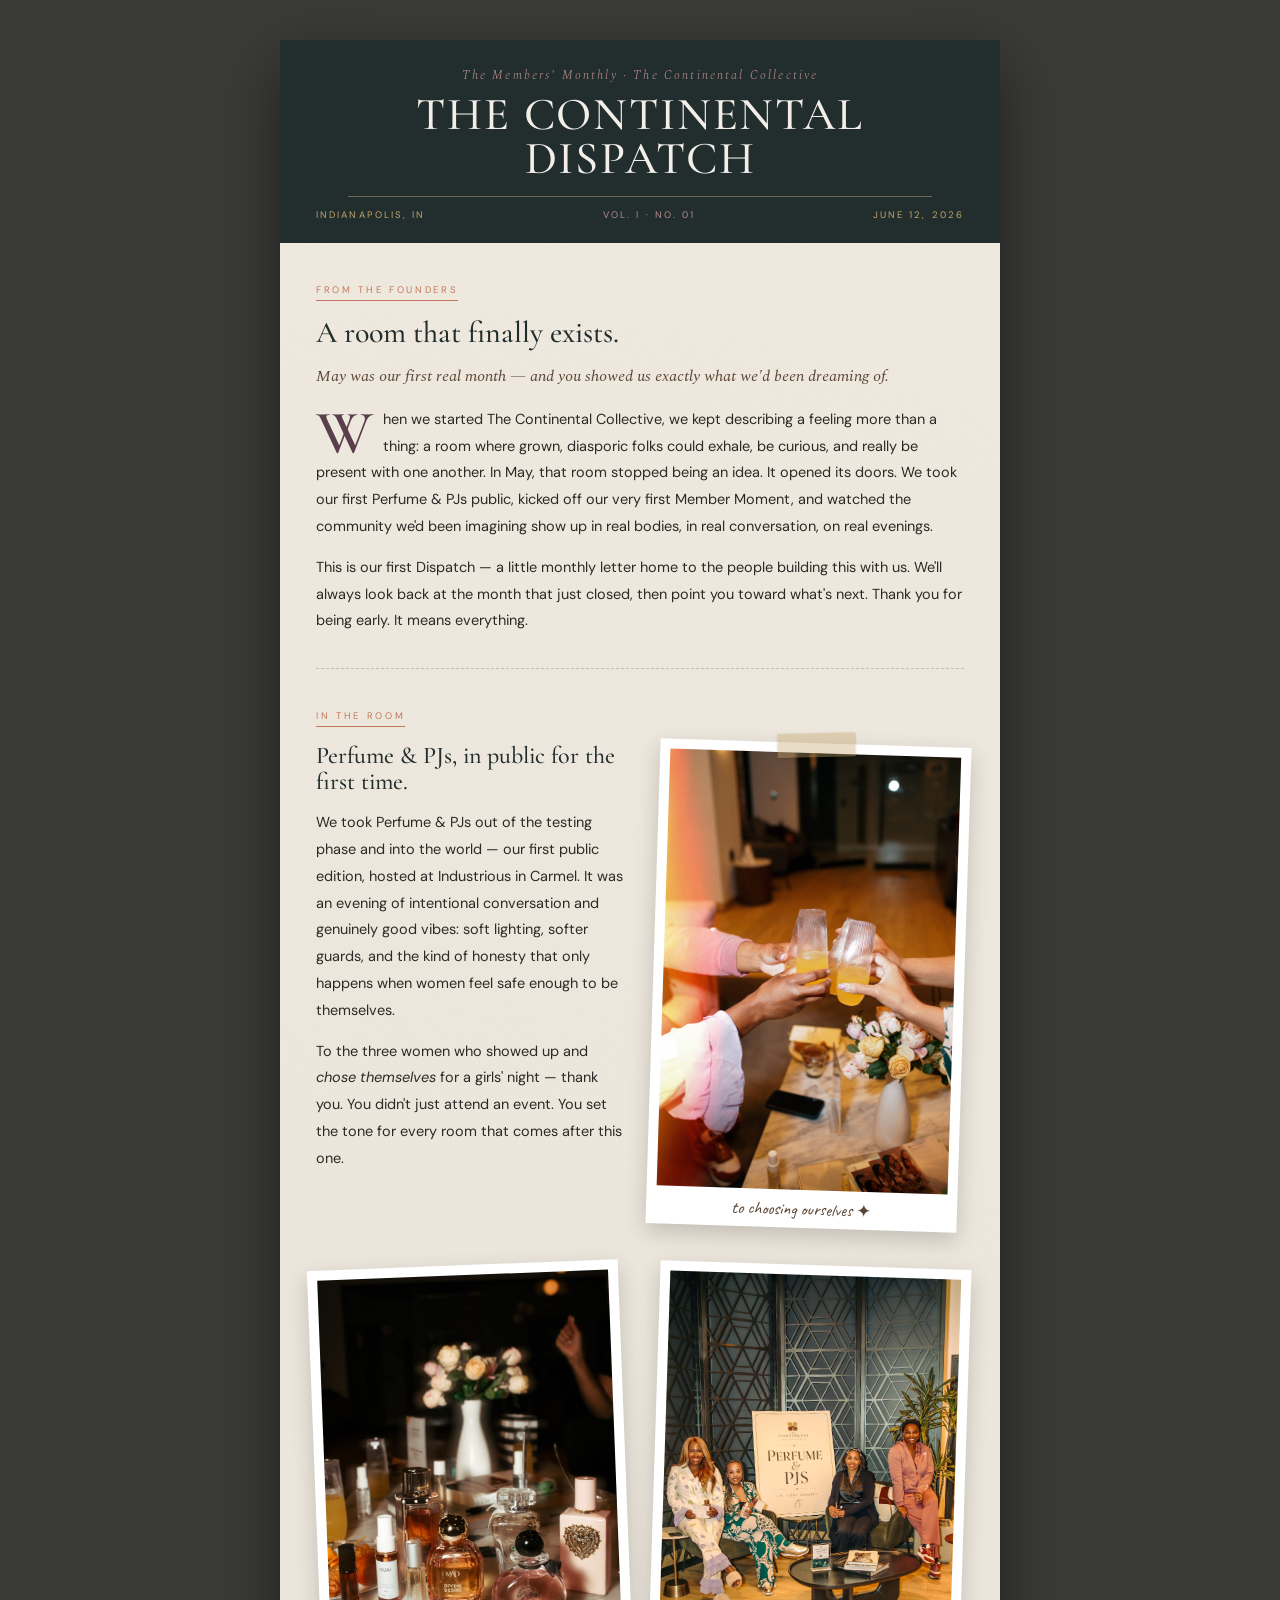
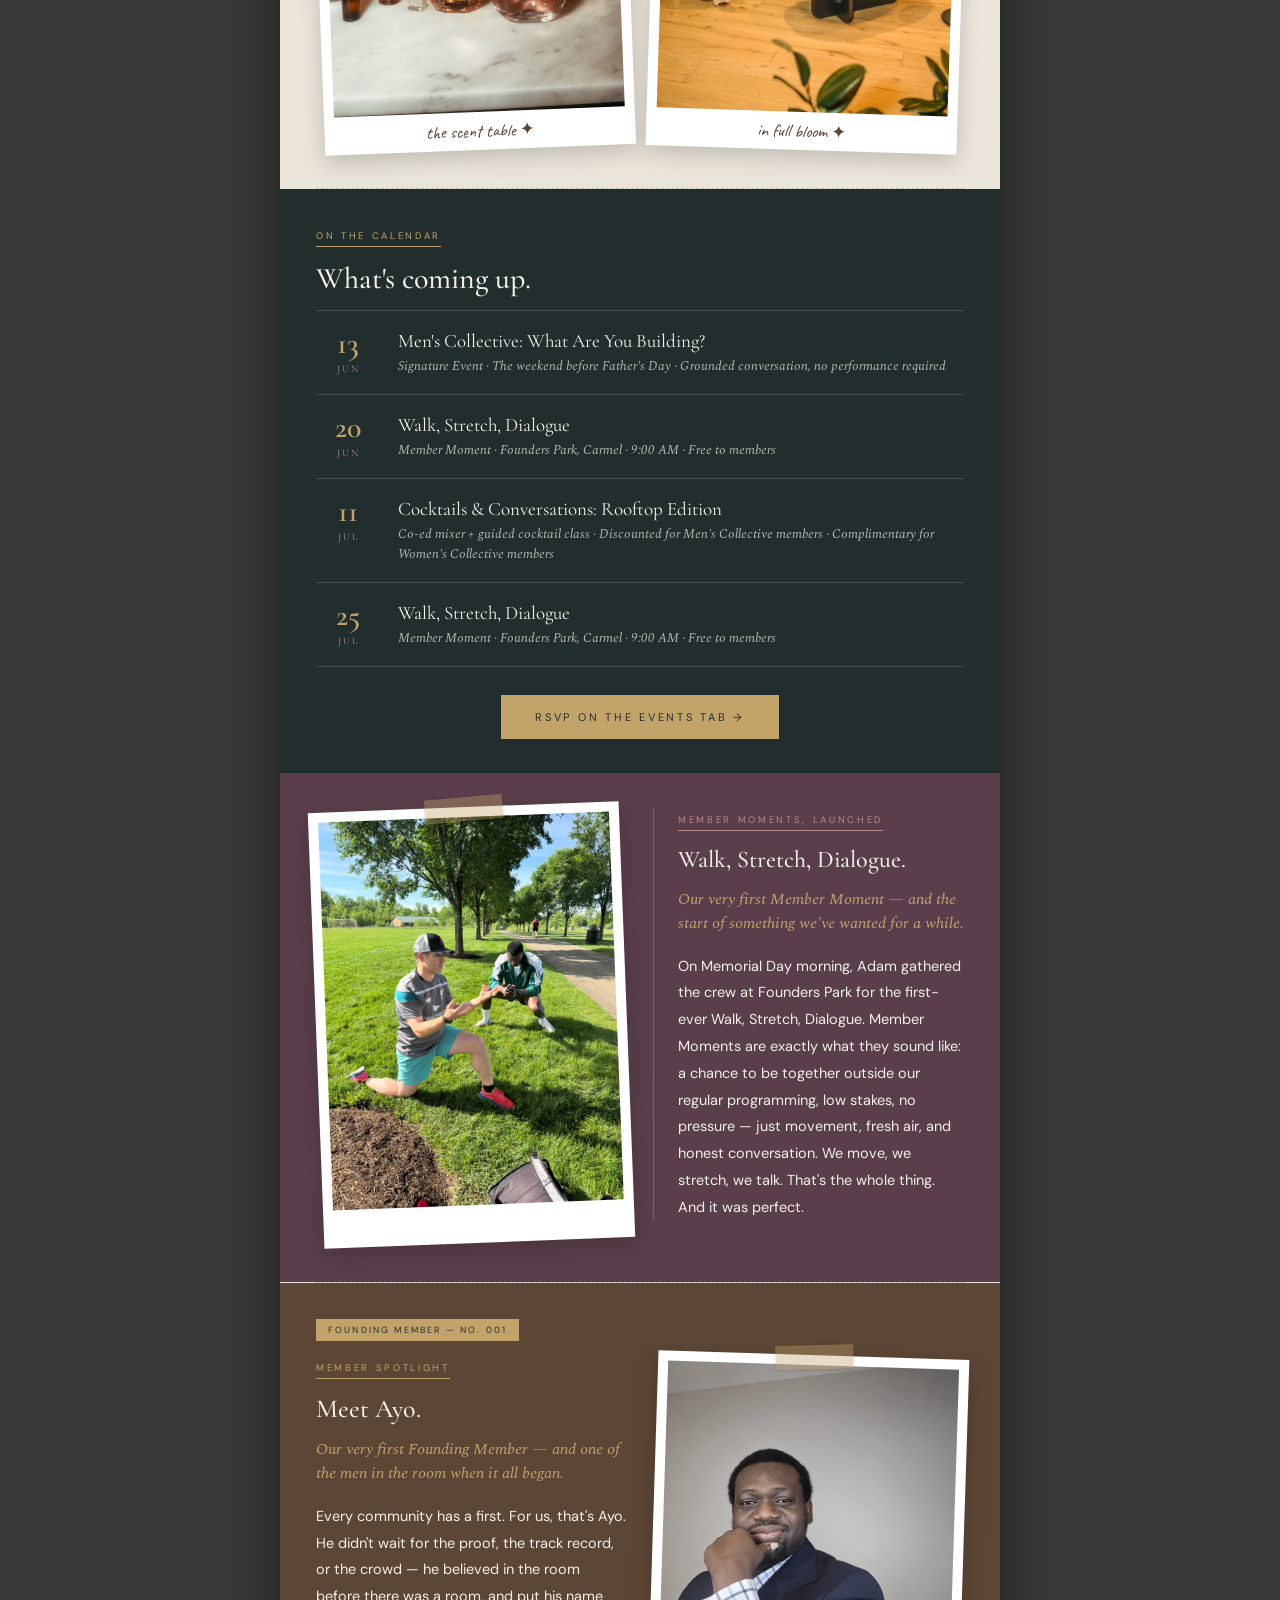
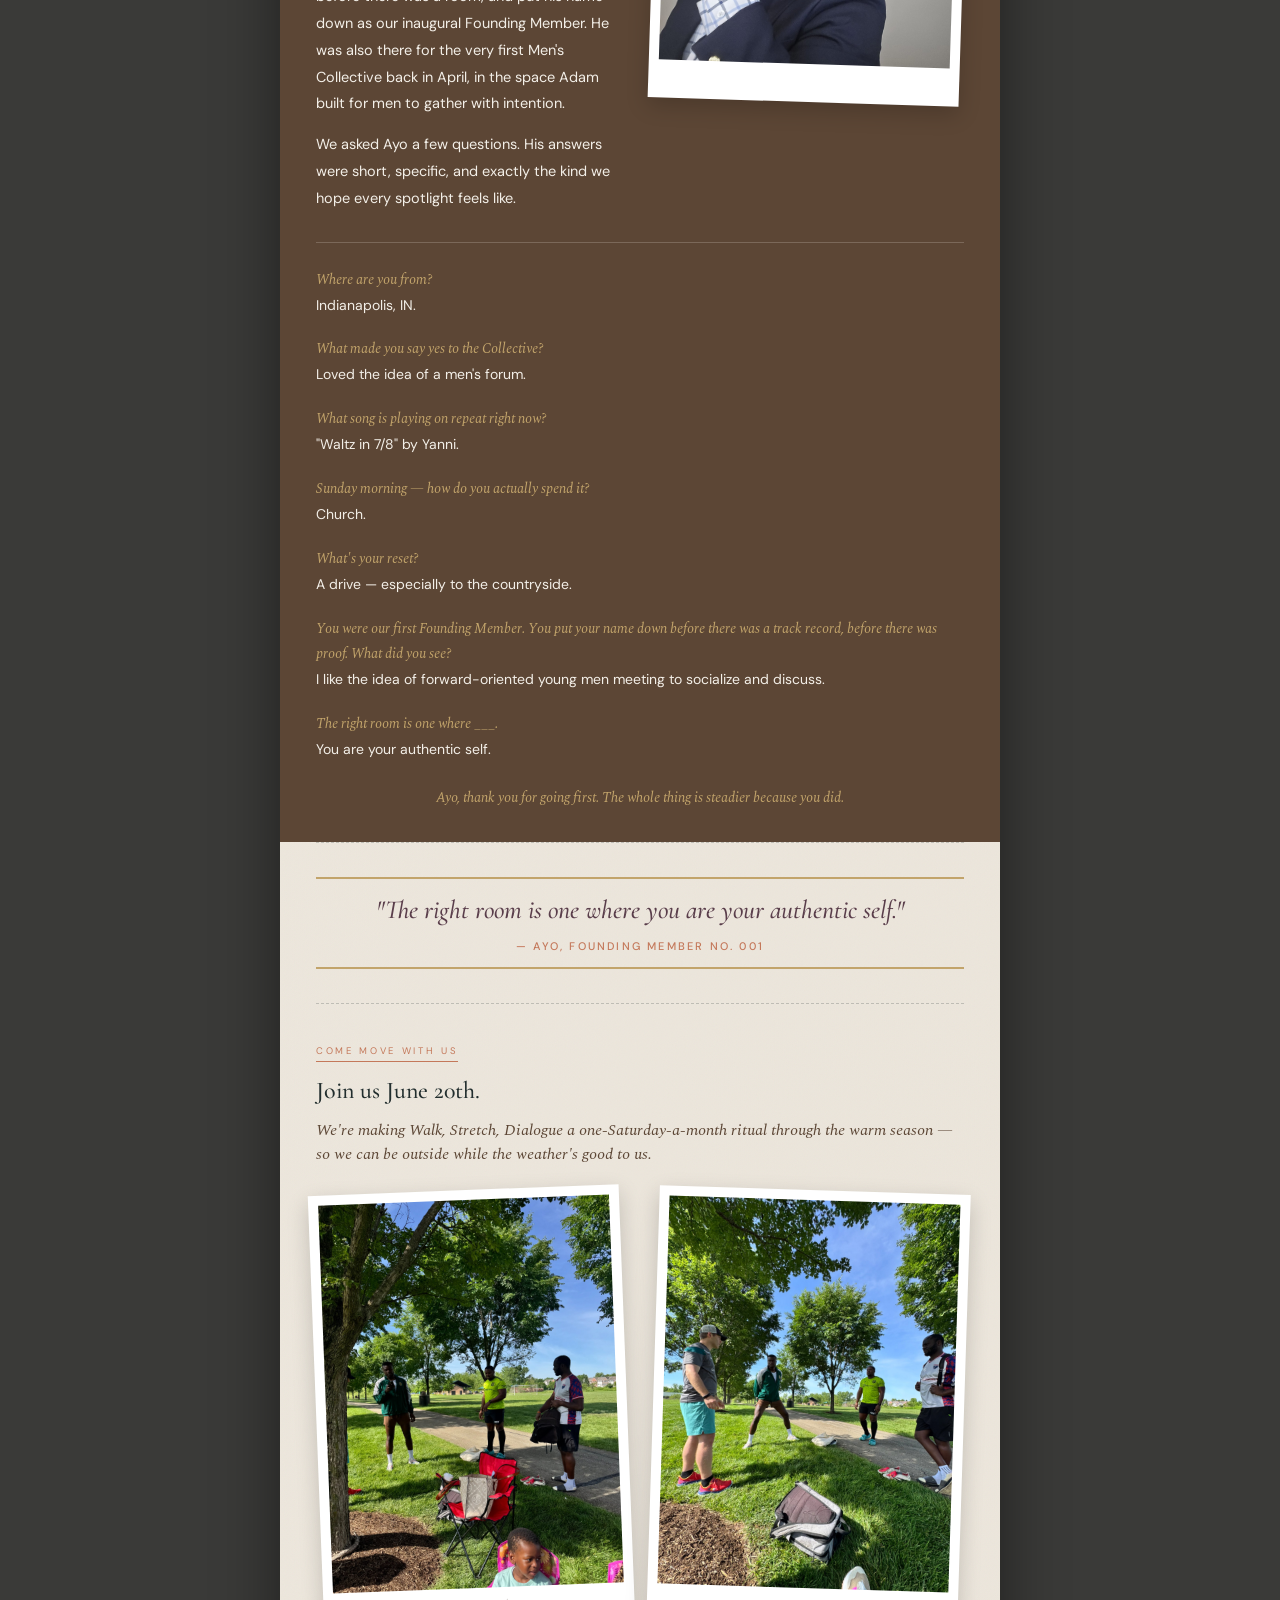
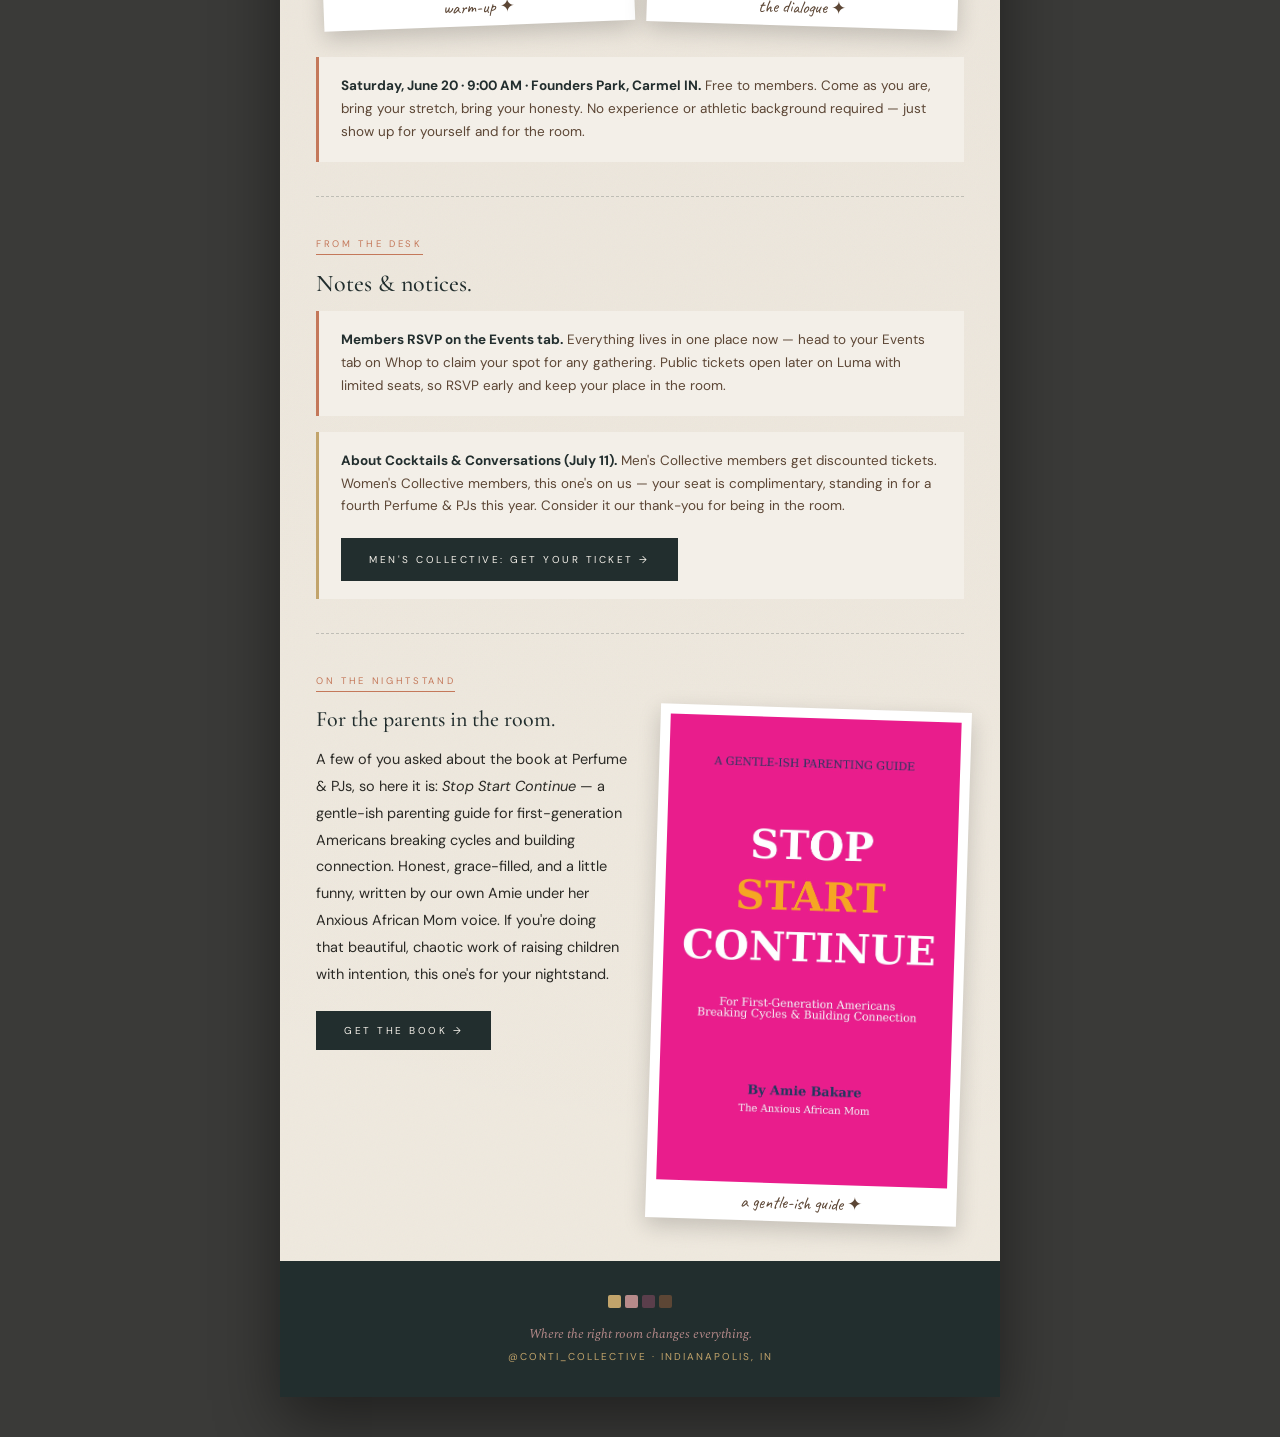
==== issues/vol-i-no-01-june-2026.html @ 00f5f42e "Vol. I, No. 01 — June 2026" ====
<!--
  =====================================================================
  THE CONTINENTAL DISPATCH — Vol. I, No. 01 — June 4, 2026
  =====================================================================
  This file contains ONLY this issue's content.
  Styling lives in: ../dispatch.css
  Photos live in:   ../images/vol-i-no-01-june-2026/

  TO PUBLISH NEXT MONTH:
  1. Duplicate this file, rename to vol-i-no-02-july-2026.html
  2. Create a matching folder: images/vol-i-no-02-july-2026/
  3. Replace content and image references
  =====================================================================
-->
<!DOCTYPE html>
<html lang="en">
<head>
<meta charset="UTF-8">
<meta name="viewport" content="width=device-width, initial-scale=1.0">
<title>The Continental Dispatch — Vol. I, No. 01 — June 2026</title>
<link href="https://fonts.googleapis.com/css2?family=Cormorant+Garamond:ital,wght@0,400;0,500;0,600;1,400;1,500&family=Spectral:ital,wght@0,300;0,400;1,300;1,400&family=DM+Sans:wght@400;500&family=Caveat:wght@500;600&display=swap" rel="stylesheet">
<link rel="stylesheet" href="../dispatch.css">
</head>
<body>
<div class="sheet">

  <!-- ============================================= -->
  <!-- MASTHEAD                                       -->
  <!-- ============================================= -->
  <div class="masthead">
    <p class="mast-kicker">The Members' Monthly · The Continental Collective</p>
    <h1 class="mast-title">The Continental Dispatch</h1>
    <div class="mast-rule"></div>
    <div class="mast-meta">
      <span>Indianapolis, IN</span>
      <span>Vol. I · No. 01</span>
      <span>June 12, 2026</span>
    </div>
  </div>

  <!-- ============================================= -->
  <!-- 1. LEAD — From the Founders                    -->
  <!-- ============================================= -->
  <div class="pad">
    <span class="section-label">From the Founders</span>
    <h2 class="headline">A room that finally exists.</h2>
    <p class="subhead">May was our first real month — and you showed us exactly what we'd been dreaming of.</p>
    <div class="body-copy dropcap">
      <p>When we started The Continental Collective, we kept describing a feeling more than a thing: a room where grown, diasporic folks could exhale, be curious, and really be present with one another. In May, that room stopped being an idea. It opened its doors. We took our first Perfume &amp; PJs public, kicked off our very first Member Moment, and watched the community we'd been imagining show up in real bodies, in real conversation, on real evenings.</p>
      <p>This is our first Dispatch — a little monthly letter home to the people building this with us. We'll always look back at the month that just closed, then point you toward what's next. Thank you for being early. It means everything.</p>
    </div>
  </div>

  <hr class="divider">

  <!-- ============================================= -->
  <!-- 2. IN THE ROOM — Perfume & PJs recap           -->
  <!-- ============================================= -->
  <div class="pad">
    <span class="section-label">In the Room</span>
    <div class="cols">
      <div>
        <h2 class="headline" style="font-size:24px;">Perfume &amp; PJs, in public for the first time.</h2>
        <div class="body-copy">
          <p>We took Perfume &amp; PJs out of the testing phase and into the world — our first public edition, hosted at Industrious in Carmel. It was an evening of intentional conversation and genuinely good vibes: soft lighting, softer guards, and the kind of honesty that only happens when women feel safe enough to be themselves.</p>
          <p>To the three women who showed up and <em>chose themselves</em> for a girls' night — thank you. You didn't just attend an event. You set the tone for every room that comes after this one.</p>
        </div>
      </div>
      <div>
        <div class="photo tilt-r tape">
          <img src="../images/vol-i-no-01-june-2026/ppj-cheers.jpg" alt="A toast at Perfume and PJs">
          <span class="caption">to choosing ourselves ✦</span>
        </div>
      </div>
    </div>

    <!-- Photo strip: fragrance table + group portrait -->
    <div class="cols" style="margin-top:32px;">
      <div>
        <div class="photo tilt-l">
          <img src="../images/vol-i-no-01-june-2026/ppj-fragrances.jpg" alt="The fragrance table">
          <span class="caption">the scent table ✦</span>
        </div>
      </div>
      <div>
        <div class="photo tilt-r">
          <img src="../images/vol-i-no-01-june-2026/ppj-group.jpg" alt="The women of Perfume and PJs">
          <span class="caption">in full bloom ✦</span>
        </div>
      </div>
    </div>
  </div>

  <hr class="divider">

  <!-- ============================================= -->
  <!-- 3. ON THE CALENDAR — Event docket              -->
  <!-- ============================================= -->
  <div class="pad docket">
    <span class="section-label">On the Calendar</span>
    <h2 class="headline">What's coming up.</h2>

    <div class="event-row">
      <div class="event-date"><span class="d">13</span><span class="m">Jun</span></div>
      <div>
        <p class="event-name">Men's Collective: What Are You Building?</p>
        <p class="event-meta">Signature Event · The weekend before Father's Day · Grounded conversation, no performance required</p>
      </div>
    </div>
    <div class="event-row">
      <div class="event-date"><span class="d">20</span><span class="m">Jun</span></div>
      <div>
        <p class="event-name">Walk, Stretch, Dialogue</p>
        <p class="event-meta">Member Moment · Founders Park, Carmel · 9:00 AM · Free to members</p>
      </div>
    </div>
    <div class="event-row">
      <div class="event-date"><span class="d">11</span><span class="m">Jul</span></div>
      <div>
        <p class="event-name">Cocktails &amp; Conversations: Rooftop Edition</p>
        <p class="event-meta">Co-ed mixer + guided cocktail class · Discounted for Men's Collective members · Complimentary for Women's Collective members</p>
      </div>
    </div>
    <div class="event-row">
      <div class="event-date"><span class="d">25</span><span class="m">Jul</span></div>
      <div>
        <p class="event-name">Walk, Stretch, Dialogue</p>
        <p class="event-meta">Member Moment · Founders Park, Carmel · 9:00 AM · Free to members</p>
      </div>
    </div>

    <p style="margin-top:22px;text-align:center;">
      <a href="https://whop.com/continental-collective/events-hVnswWnq0wekhG/app/" class="cta gold">RSVP on the Events Tab →</a>
    </p>
  </div>

  <!-- ============================================= -->
  <!-- 4. MEMBER MOMENTS LAUNCH — Walk Stretch Dialogue -->
  <!-- ============================================= -->
  <div class="pad spotlight">
    <div class="cols">
      <div>
        <div class="photo tilt-l tape">
          <img src="../images/vol-i-no-01-june-2026/wsd-dialogue.jpg" alt="Walk Stretch Dialogue">
          <span class="caption" style="color:#fff;">memorial day morning ✦</span>
        </div>
      </div>
      <div class="col-rule" style="border-color:rgba(243,239,232,.2);">
        <span class="section-label">Member Moments, Launched</span>
        <h2 class="headline" style="font-size:24px;">Walk, Stretch, Dialogue.</h2>
        <p class="subhead">Our very first Member Moment — and the start of something we've wanted for a while.</p>
        <div class="body-copy">
          <p>On Memorial Day morning, Adam gathered the crew at Founders Park for the first-ever Walk, Stretch, Dialogue. Member Moments are exactly what they sound like: a chance to be together outside our regular programming, low stakes, no pressure — just movement, fresh air, and honest conversation. We move, we stretch, we talk. That's the whole thing. And it was perfect.</p>
        </div>
      </div>
    </div>
  </div>

  <hr class="divider">

  <!-- ============================================= -->
  <!-- 5. MEMBER SPOTLIGHT — Ayo                      -->
  <!-- ============================================= -->
  <div class="pad member-spot">
    <span class="founding-badge">Founding Member — No. 001</span>
    <div class="cols">
      <div>
        <span class="section-label">Member Spotlight</span>
        <h2 class="headline" style="font-size:26px;">Meet Ayo.</h2>
        <p class="subhead">Our very first Founding Member — and one of the men in the room when it all began.</p>
        <div class="body-copy">
          <p>Every community has a first. For us, that's Ayo. He didn't wait for the proof, the track record, or the crowd — he believed in the room before there was a room, and put his name down as our inaugural Founding Member. He was also there for the very first Men's Collective back in April, in the space Adam built for men to gather with intention.</p>
          <p>We asked Ayo a few questions. His answers were short, specific, and exactly the kind we hope every spotlight feels like.</p>
        </div>
      </div>
      <div>
        <div class="photo tilt-r tape">
          <!-- PLACEHOLDER: swap ayo-portrait.jpg in /images/vol-i-no-01-june-2026/ when received -->
          <img src="../images/vol-i-no-01-june-2026/ayo-portrait.jpg" alt="Ayo, Founding Member">
          <span class="caption" style="color:#fff;">where it began ✦</span>
        </div>
      </div>
    </div>

    <!-- Q&A block -->
    <div style="margin-top:30px;border-top:1px solid rgba(243,239,232,.2);padding-top:24px;">
      <div class="body-copy" style="font-size:14px;">
        <p style="margin-bottom:18px;"><span style="font-family:'Spectral',serif;font-style:italic;color:var(--gold);">Where are you from?</span><br>Indianapolis, IN.</p>

        <p style="margin-bottom:18px;"><span style="font-family:'Spectral',serif;font-style:italic;color:var(--gold);">What made you say yes to the Collective?</span><br>Loved the idea of a men's forum.</p>

        <p style="margin-bottom:18px;"><span style="font-family:'Spectral',serif;font-style:italic;color:var(--gold);">What song is playing on repeat right now?</span><br>"Waltz in 7/8" by Yanni.</p>

        <p style="margin-bottom:18px;"><span style="font-family:'Spectral',serif;font-style:italic;color:var(--gold);">Sunday morning — how do you actually spend it?</span><br>Church.</p>

        <p style="margin-bottom:18px;"><span style="font-family:'Spectral',serif;font-style:italic;color:var(--gold);">What's your reset?</span><br>A drive — especially to the countryside.</p>

        <p style="margin-bottom:18px;"><span style="font-family:'Spectral',serif;font-style:italic;color:var(--gold);">You were our first Founding Member. You put your name down before there was a track record, before there was proof. What did you see?</span><br>I like the idea of forward-oriented young men meeting to socialize and discuss.</p>

        <p style="margin-bottom:0;"><span style="font-family:'Spectral',serif;font-style:italic;color:var(--gold);">The right room is one where ___.</span><br>You are your authentic self.</p>
      </div>
    </div>

    <p style="margin-top:24px;text-align:center;font-family:'Spectral',serif;font-style:italic;color:var(--gold);font-size:14px;">
      Ayo, thank you for going first. The whole thing is steadier because you did.
    </p>
  </div>

  <hr class="divider">

  <!-- ============================================= -->
  <!-- 6. PULL QUOTE                                  -->
  <!-- ============================================= -->
  <div class="pad">
    <p class="pullquote">
      "The right room is one where you are your authentic self."
      <span class="attr">— Ayo, Founding Member No. 001</span>
    </p>
  </div>

  <hr class="divider">

  <!-- ============================================= -->
  <!-- 7. COME MOVE WITH US — June 20 invite          -->
  <!-- ============================================= -->
  <div class="pad">
    <span class="section-label">Come Move With Us</span>
    <h2 class="headline" style="font-size:24px;">Join us June 20th.</h2>
    <p class="subhead" style="margin-bottom:24px;">We're making Walk, Stretch, Dialogue a one-Saturday-a-month ritual through the warm season — so we can be outside while the weather's good to us.</p>
    <div class="cols" style="align-items:stretch;">
      <div>
        <div class="photo tilt-l" style="width:100%;">
          <img src="../images/vol-i-no-01-june-2026/wsd-stretch.jpg" alt="Stretching at Founders Park">
          <span class="caption">warm-up ✦</span>
        </div>
      </div>
      <div>
        <div class="photo tilt-r" style="width:100%;">
          <img src="../images/vol-i-no-01-june-2026/wsd-group.jpg" alt="Group dialogue at the park">
          <span class="caption">the dialogue ✦</span>
        </div>
      </div>
    </div>
    <div class="notice" style="margin-top:26px;">
      <p><strong>Saturday, June 20 · 9:00 AM · Founders Park, Carmel IN.</strong> Free to members. Come as you are, bring your stretch, bring your honesty. No experience or athletic background required — just show up for yourself and for the room.</p>
    </div>
  </div>

  <hr class="divider">

  <!-- ============================================= -->
  <!-- 8. FROM THE DESK — notices                     -->
  <!-- ============================================= -->
  <div class="pad">
    <span class="section-label">From the Desk</span>
    <h2 class="headline" style="font-size:24px;">Notes &amp; notices.</h2>
    <div class="notice">
      <p><strong>Members RSVP on the Events tab.</strong> Everything lives in one place now — head to your Events tab on Whop to claim your spot for any gathering. Public tickets open later on Luma with limited seats, so RSVP early and keep your place in the room.</p>
    </div>
    <div class="notice gold" style="margin-top:16px;">
      <p><strong>About Cocktails &amp; Conversations (July 11).</strong> Men's Collective members get discounted tickets. Women's Collective members, this one's on us — your seat is complimentary, standing in for a fourth Perfume &amp; PJs this year. Consider it our thank-you for being in the room.</p>
      <p>
        <a href="https://whop.com/continental-collective/men-s-collective-member-rate-cocktails-and-conversations" class="cta small">Men's Collective: Get Your Ticket →</a>
      </p>
    </div>
  </div>

  <hr class="divider">

  <!-- ============================================= -->
  <!-- 9. ON THE NIGHTSTAND — Stop Start Continue     -->
  <!-- ============================================= -->
  <div class="pad">
    <span class="section-label">On the Nightstand</span>
    <div class="cols">
      <div>
        <h2 class="headline" style="font-size:22px;">For the parents in the room.</h2>
        <div class="body-copy">
          <p>A few of you asked about the book at Perfume &amp; PJs, so here it is: <em>Stop Start Continue</em> — a gentle-ish parenting guide for first-generation Americans breaking cycles and building connection. Honest, grace-filled, and a little funny, written by our own Amie under her Anxious African Mom voice. If you're doing that beautiful, chaotic work of raising children with intention, this one's for your nightstand.</p>
        </div>
        <p style="margin-top:18px;">
          <a href="https://sparksynergy-llc.square.site/product/stop-start-continue-a-gentle-ish-parenting-guide/QSPMPDEAUF5IET7JWY67IJVK?cs=true&amp;cst=custom" class="cta small">Get the Book →</a>
        </p>
      </div>
      <div>
        <div class="photo tilt-r">
          <img src="../images/vol-i-no-01-june-2026/ssc-book-cover.jpg" alt="Stop Start Continue by Amie Bakare">
          <span class="caption">a gentle-ish guide ✦</span>
        </div>
      </div>
    </div>
  </div>

  <!-- ============================================= -->
  <!-- FOOTER                                          -->
  <!-- ============================================= -->
  <div class="footer">
    <div class="logo">
      <span style="background:var(--gold);"></span>
      <span style="background:var(--rose);"></span>
      <span style="background:var(--plum);"></span>
      <span style="background:var(--cocoa);"></span>
    </div>
    <p class="tag">Where the right room changes everything.</p>
    <p class="handle">@conti_collective · Indianapolis, IN</p>
  </div>

</div>
</body>
</html>
---- dispatch.css ----
/* ============================================================
   THE CONTINENTAL DISPATCH — SHARED STYLES
   Brand: The Continental Collective
   This stylesheet is shared across all issues. Edit with care —
   any change here updates every Dispatch, past and future.
   ============================================================ */

:root{
  --cream:#F3EFE8;
  --charcoal:#222E2E;
  --cocoa:#5C4635;
  --gold:#C2A46B;
  --rose:#B68A8A;
  --plum:#5A3E4B;
  --terracotta:#C4785A;
  --paper:#EFE9DE;
  --ink:#2B2A26;
  --rule:rgba(34,46,46,.22);
}

*{margin:0;padding:0;box-sizing:border-box;}

body{
  background:#3a3a38;
  font-family:'DM Sans',sans-serif;
  color:var(--ink);
  padding:40px 16px;
  -webkit-font-smoothing:antialiased;
}

/* ===== PAPER SHEET ===== */
.sheet{
  max-width:720px;
  margin:0 auto;
  background:var(--paper);
  background-image:
    radial-gradient(circle at 20% 30%, rgba(92,70,53,.025) 0, transparent 40%),
    radial-gradient(circle at 80% 70%, rgba(90,62,75,.025) 0, transparent 40%);
  box-shadow:0 24px 60px rgba(0,0,0,.45);
  position:relative;
  overflow:hidden;
}
.sheet::before{
  content:"";position:absolute;inset:0;pointer-events:none;z-index:0;
  background-image:url("data:image/svg+xml,%3Csvg xmlns='http://www.w3.org/2000/svg' width='120' height='120'%3E%3Cfilter id='n'%3E%3CfeTurbulence type='fractalNoise' baseFrequency='.9' numOctaves='2' stitchTiles='stitch'/%3E%3C/filter%3E%3Crect width='100%25' height='100%25' filter='url(%23n)' opacity='.035'/%3E%3C/svg%3E");
}
.sheet > *{position:relative;z-index:1;}

/* ===== MASTHEAD ===== */
.masthead{
  background:var(--charcoal);
  padding:26px 36px 22px;
  text-align:center;
}
.mast-kicker{
  font-family:'Spectral',serif;font-style:italic;font-weight:300;
  font-size:12px;letter-spacing:.18em;color:var(--rose);margin-bottom:8px;
}
.mast-title{
  font-family:'Cormorant Garamond',serif;font-weight:500;
  font-size:46px;line-height:.95;letter-spacing:.04em;color:var(--cream);
  text-transform:uppercase;
}
.mast-rule{
  height:1px;background:var(--gold);opacity:.5;margin:16px auto 12px;max-width:90%;
}
.mast-meta{
  display:flex;justify-content:space-between;align-items:center;
  font-family:'DM Sans',sans-serif;font-size:9.5px;letter-spacing:.22em;
  text-transform:uppercase;color:var(--gold);
}
.mast-meta span:nth-child(2){color:var(--rose);}

/* ===== SECTION SCAFFOLDING ===== */
.pad{padding:34px 36px;}
.section-label{
  display:inline-block;
  font-family:'DM Sans',sans-serif;font-size:9.5px;letter-spacing:.28em;
  text-transform:uppercase;color:var(--terracotta);
  border-bottom:1.5px solid var(--terracotta);
  padding-bottom:4px;margin-bottom:16px;
}
.headline{
  font-family:'Cormorant Garamond',serif;font-weight:500;
  font-size:30px;line-height:1.08;color:var(--charcoal);margin-bottom:14px;
}
.subhead{
  font-family:'Spectral',serif;font-style:italic;font-weight:400;
  font-size:16px;color:var(--cocoa);margin-bottom:18px;line-height:1.5;
}
.body-copy{
  font-family:'DM Sans',sans-serif;font-size:14.5px;line-height:1.85;color:var(--ink);
}
.body-copy p{margin-bottom:14px;}
.body-copy p:last-child{margin-bottom:0;}

.dropcap::first-letter{
  font-family:'Cormorant Garamond',serif;font-weight:600;
  font-size:62px;line-height:.7;float:left;margin:6px 10px 0 0;color:var(--plum);
}

.divider{
  border:none;border-top:1.5px dashed var(--rule);margin:0 36px;
}

/* ===== SCRAPBOOK PHOTO FRAMES ===== */
.photo{
  background:#fff;padding:10px 10px 38px;
  box-shadow:0 8px 22px rgba(0,0,0,.18);
  position:relative;display:inline-block;max-width:100%;
}
.photo img{display:block;width:100%;height:auto;}
.photo .caption{
  font-family:'Caveat',cursive;font-size:18px;color:var(--cocoa);
  position:absolute;bottom:8px;left:0;right:0;text-align:center;
}
.tilt-l{transform:rotate(-2.2deg);}
.tilt-r{transform:rotate(1.8deg);}
.tape::after{
  content:"";position:absolute;top:-10px;left:50%;transform:translateX(-50%) rotate(-3deg);
  width:78px;height:24px;background:rgba(194,164,107,.38);
  box-shadow:0 1px 3px rgba(0,0,0,.12);
}

/* ===== TWO-COLUMN NEWSPAPER ROW ===== */
.cols{display:grid;grid-template-columns:1fr 1fr;gap:26px;align-items:start;}
.col-rule{border-left:1px solid var(--rule);padding-left:24px;}

/* ===== EVENT DOCKET ===== */
.docket{background:var(--charcoal);}
.docket .section-label{color:var(--gold);border-color:var(--gold);}
.docket .headline{color:var(--cream);}
.event-row{
  border-top:1px solid rgba(243,239,232,.16);padding:18px 0;
  display:grid;grid-template-columns:64px 1fr;gap:18px;align-items:start;
}
.event-row:last-of-type{border-bottom:1px solid rgba(243,239,232,.16);}
.event-date{
  font-family:'Cormorant Garamond',serif;color:var(--gold);text-align:center;line-height:1;
}
.event-date .d{font-size:30px;font-weight:600;display:block;}
.event-date .m{font-size:10px;letter-spacing:.2em;text-transform:uppercase;margin-top:4px;color:var(--rose);}
.event-name{font-family:'Cormorant Garamond',serif;font-size:19px;color:var(--cream);margin-bottom:4px;}
.event-meta{font-family:'Spectral',serif;font-style:italic;font-size:13px;color:rgba(243,239,232,.7);}

/* ===== MEMBER SPOTLIGHT (event-style band) ===== */
.spotlight{background:var(--plum);}
.spotlight .section-label{color:var(--rose);border-color:var(--rose);}
.spotlight .headline,.spotlight .body-copy{color:var(--cream);}
.spotlight .subhead{color:var(--gold);}

/* ===== MEMBER SPOTLIGHT (person) ===== */
.member-spot{background:var(--cocoa);}
.member-spot .section-label{color:var(--gold);border-color:var(--gold);}
.member-spot .headline,.member-spot .body-copy{color:var(--cream);}
.member-spot .subhead{color:var(--gold);}
.member-spot .founding-badge{
  display:inline-block;font-family:'DM Sans',sans-serif;font-size:9px;letter-spacing:.24em;
  text-transform:uppercase;color:var(--charcoal);background:var(--gold);
  padding:5px 12px;margin-bottom:14px;
}

/* ===== PULL QUOTE ===== */
.pullquote{
  font-family:'Cormorant Garamond',serif;font-style:italic;font-weight:500;
  font-size:26px;line-height:1.3;color:var(--plum);text-align:center;
  padding:14px 20px;border-top:2px solid var(--gold);border-bottom:2px solid var(--gold);
}
.pullquote .attr{
  display:block;font-family:'DM Sans',sans-serif;font-style:normal;
  font-size:11px;letter-spacing:.2em;text-transform:uppercase;color:var(--terracotta);margin-top:12px;
}

/* ===== CTA BUTTON ===== */
.cta{
  display:inline-block;background:var(--charcoal);color:var(--cream);
  font-family:'DM Sans',sans-serif;font-size:11px;letter-spacing:.25em;text-transform:uppercase;
  text-decoration:none;padding:15px 34px;margin-top:6px;
}
.cta.gold{background:var(--gold);color:var(--charcoal);}
.cta.small{font-size:10px;padding:13px 28px;}

/* ===== NOTICES ===== */
.notice{
  background:var(--cream);border-left:3px solid var(--terracotta);
  padding:18px 22px;font-family:'DM Sans',sans-serif;font-size:13.5px;line-height:1.7;color:var(--cocoa);
}
.notice.gold{border-left-color:var(--gold);}
.notice strong{color:var(--charcoal);}
.notice p + p{margin-top:14px;}

/* ===== FOOTER ===== */
.footer{background:var(--charcoal);padding:34px 36px;text-align:center;}
.footer .logo{display:flex;gap:4px;justify-content:center;margin-bottom:16px;}
.footer .logo span{width:13px;height:13px;border-radius:2px;}
.footer .tag{font-family:'Spectral',serif;font-style:italic;font-size:13px;color:var(--rose);margin-bottom:6px;}
.footer .handle{font-family:'DM Sans',sans-serif;font-size:10px;letter-spacing:.2em;text-transform:uppercase;color:var(--gold);}

/* ===== RESPONSIVE ===== */
@media(max-width:560px){
  .cols{grid-template-columns:1fr;gap:30px;}
  .col-rule{border-left:none;border-top:1px solid var(--rule);padding-left:0;padding-top:22px;}
  .mast-title{font-size:34px;}
  .pad{padding:28px 24px;}
  .divider{margin:0 24px;}
}
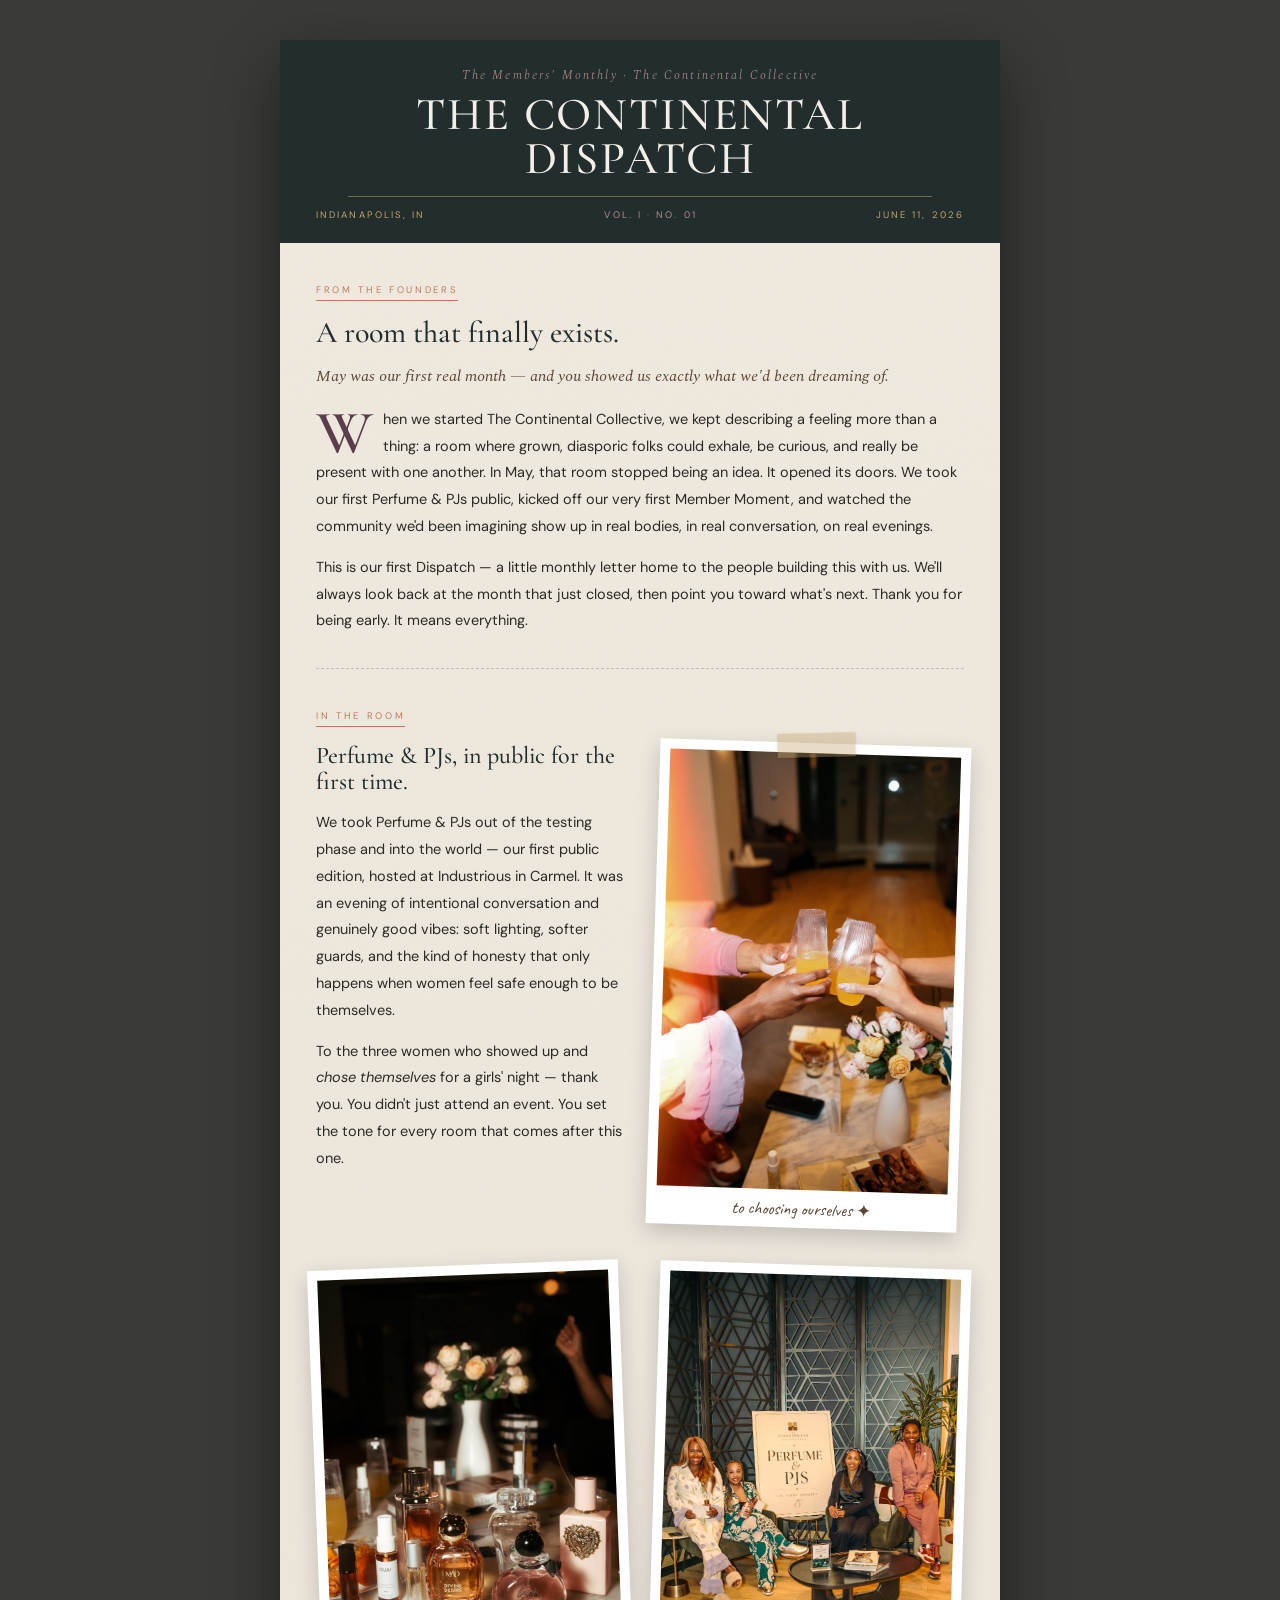
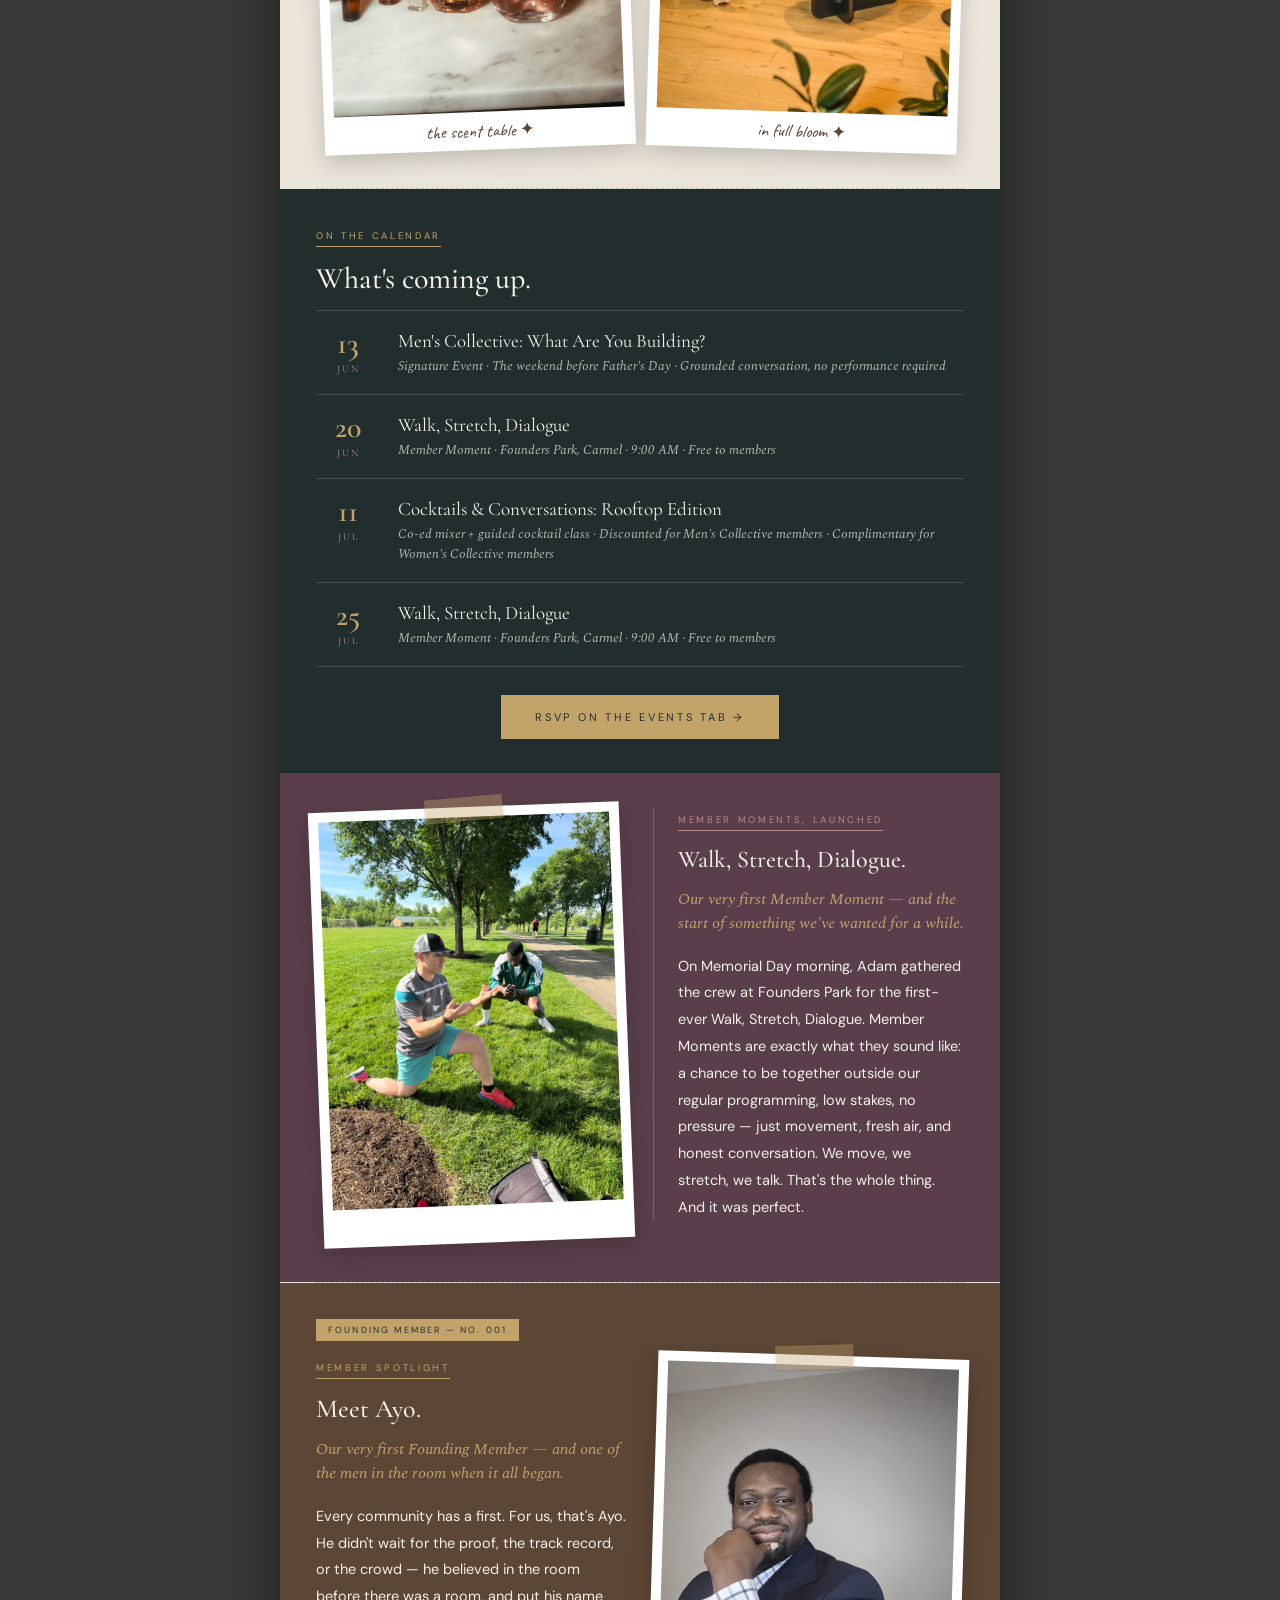
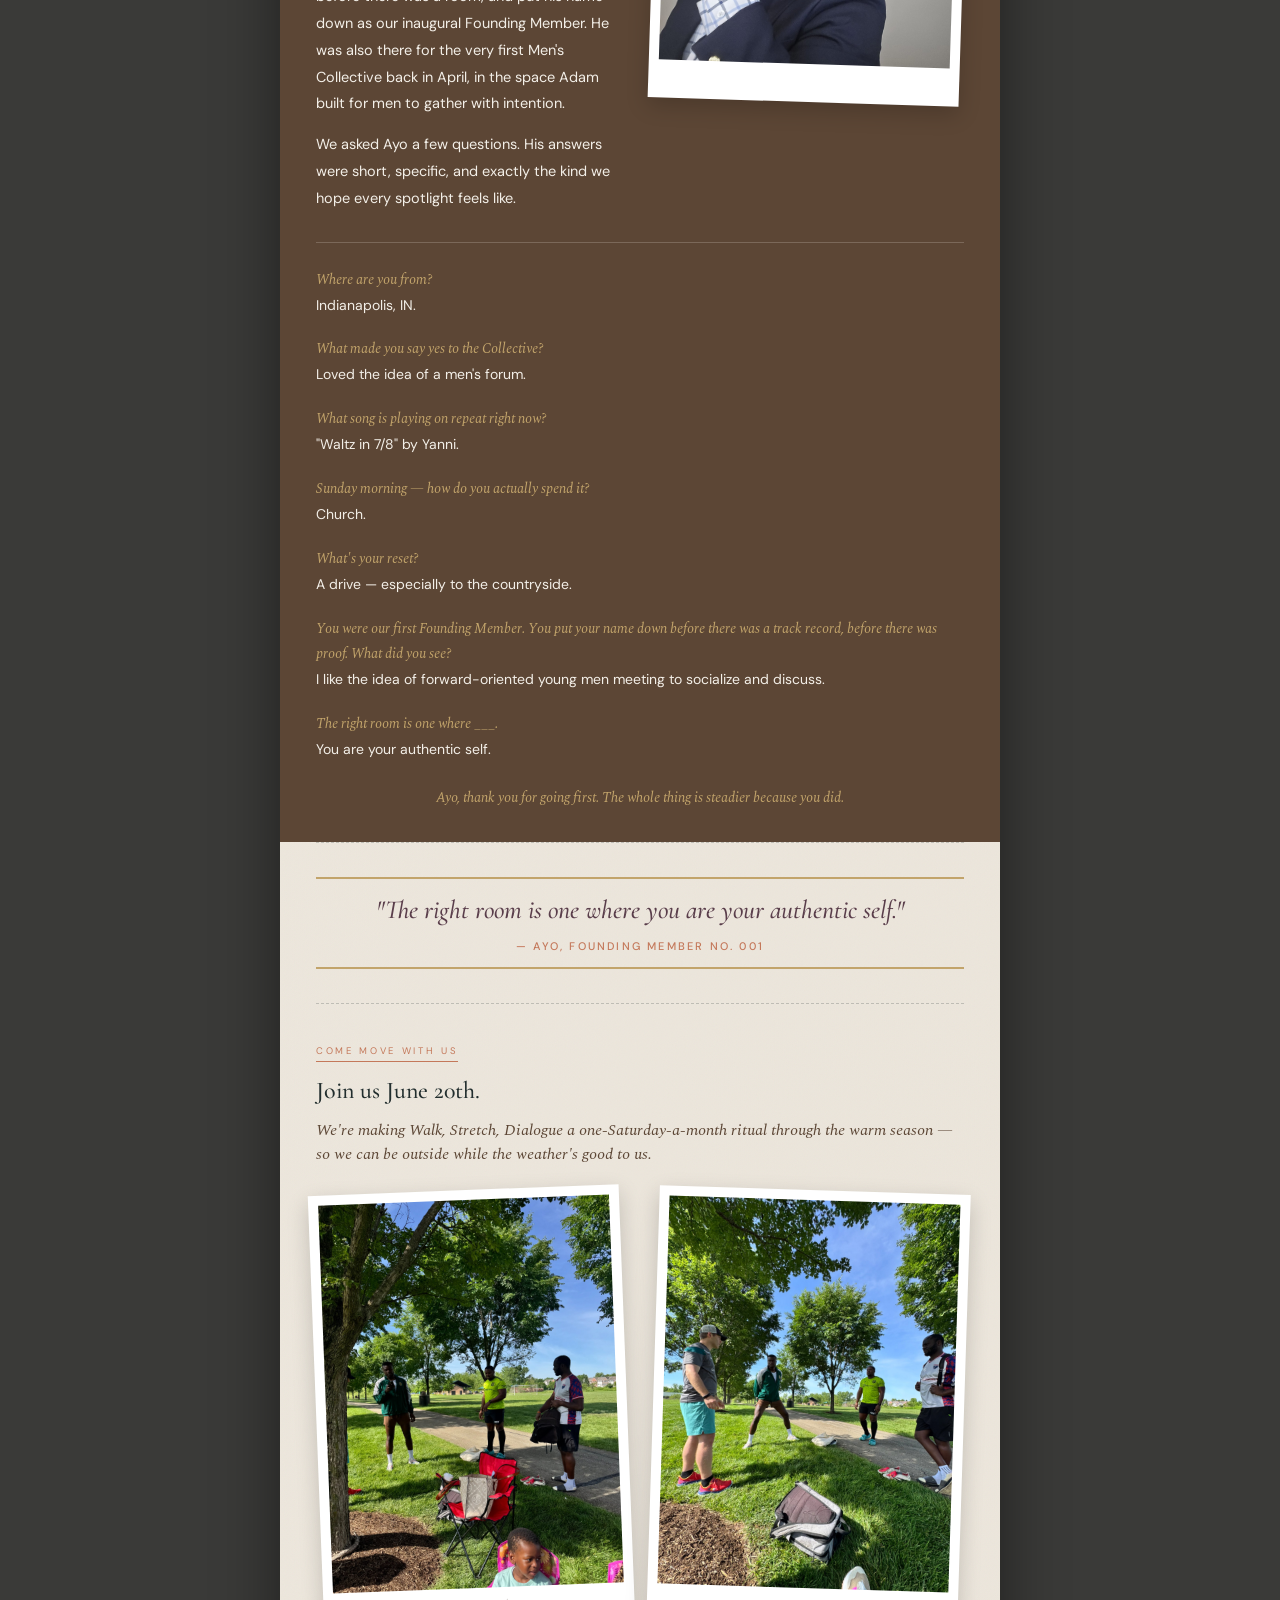
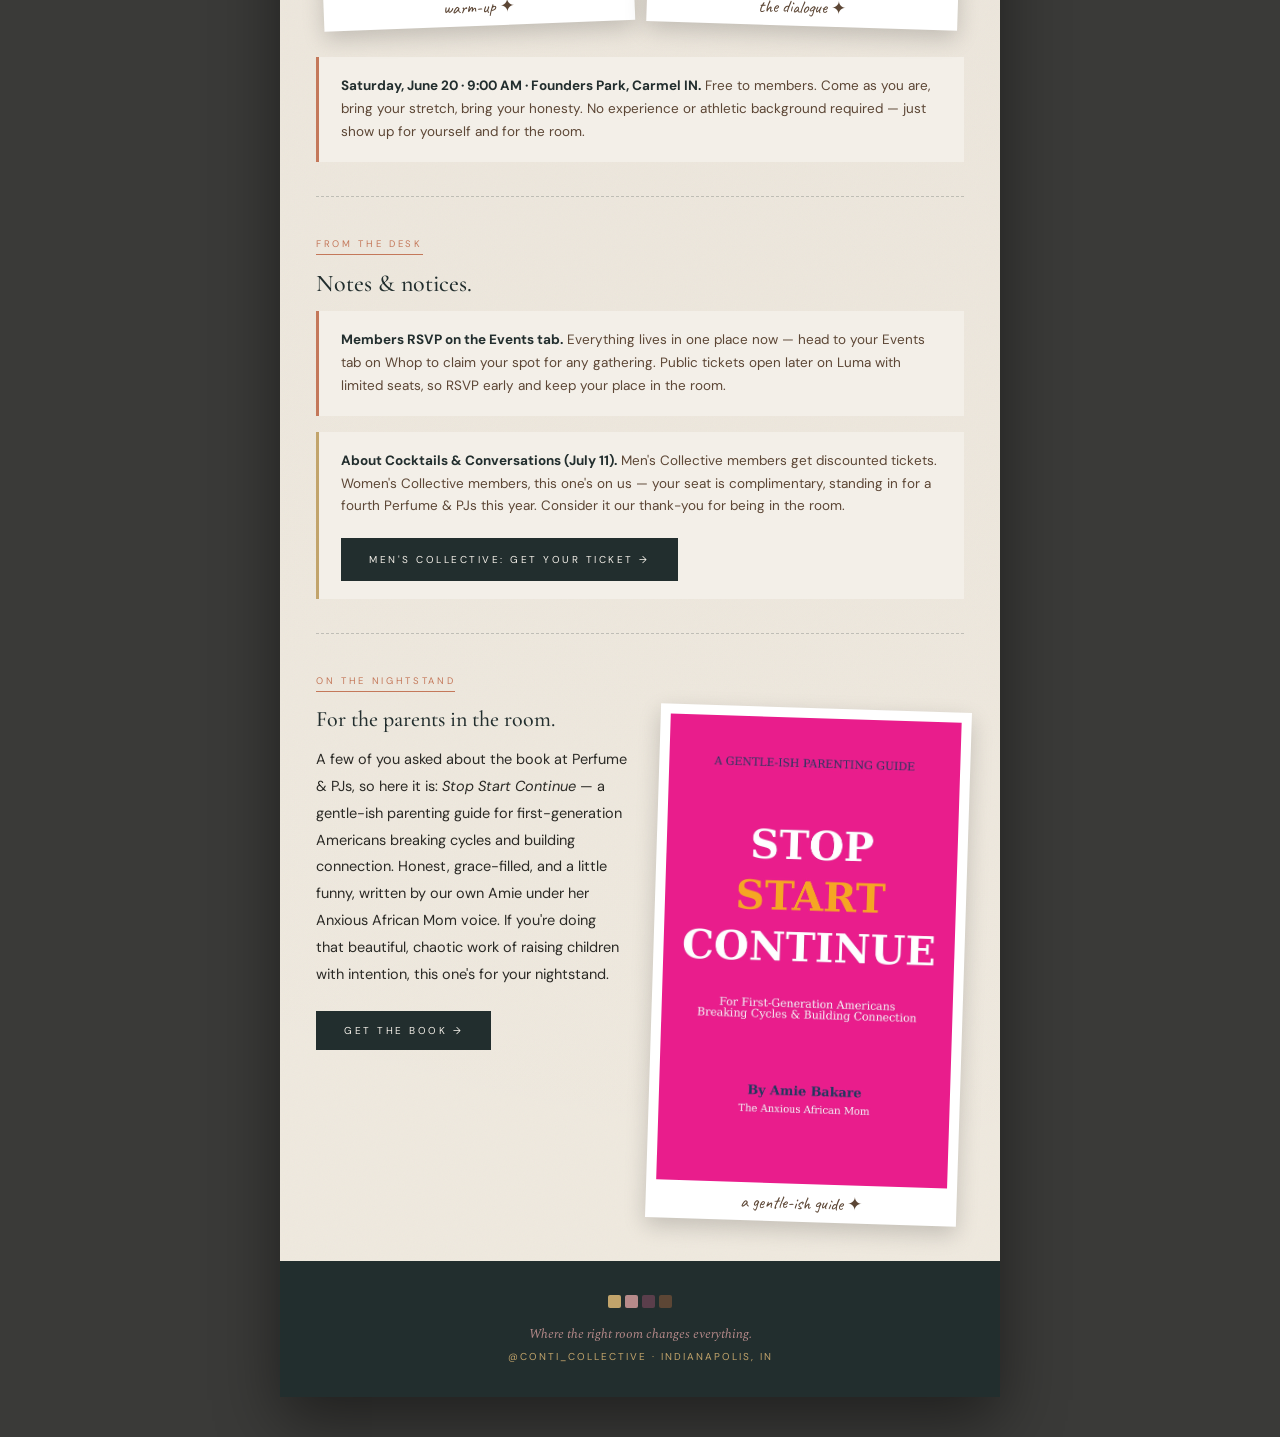
==== commit 990177a8: "Update vol-i-no-01-june-2026.html" ====
--- a/issues/vol-i-no-01-june-2026.html
+++ b/issues/vol-i-no-01-june-2026.html
@@ -1,6 +1,6 @@
 <!--
   =====================================================================
-  THE CONTINENTAL DISPATCH — Vol. I, No. 01 — June 4, 2026
+  THE CONTINENTAL DISPATCH — Vol. I, No. 01 — June 11, 2026
   =====================================================================
   This file contains ONLY this issue's content.
   Styling lives in: ../dispatch.css
@@ -34,7 +34,7 @@
     <div class="mast-meta">
       <span>Indianapolis, IN</span>
       <span>Vol. I · No. 01</span>
-      <span>June 12, 2026</span>
+      <span>June 11, 2026</span>
     </div>
   </div>
 
